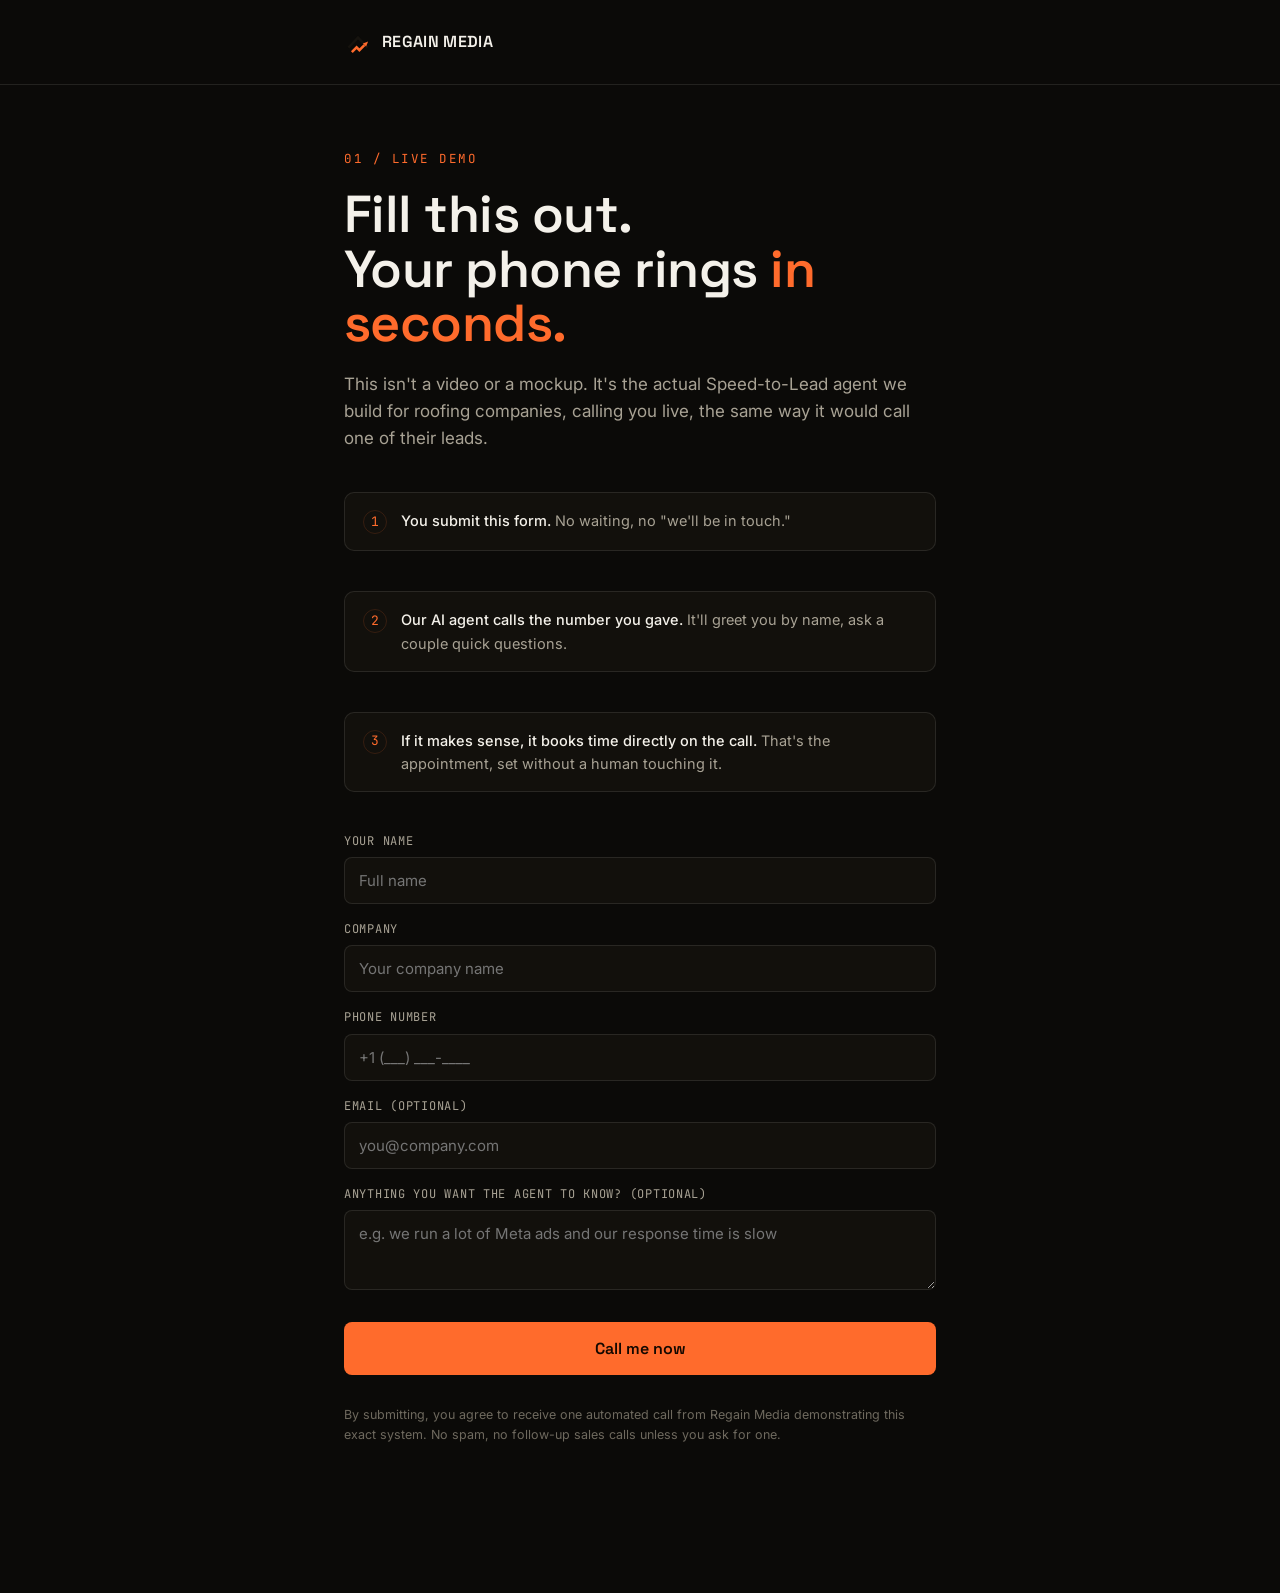
==== demo.html @ a71d6758 "Add live demo landing page (Speed-to-Lead voice agent proof)" ====
<!DOCTYPE html>
<html lang="en">
<head>
<meta charset="UTF-8">
<meta name="viewport" content="width=device-width, initial-scale=1.0">
<title>See It Work / Regain Media</title>
<meta name="description" content="Fill this out and get a live call from our Speed-to-Lead AI agent in seconds. This is the product, not a demo video.">
<link rel="icon" href="assets/img/logo.svg" type="image/svg+xml">
<link rel="preconnect" href="https://fonts.googleapis.com">
<link href="https://fonts.googleapis.com/css2?family=Space+Grotesk:wght@400;500;600;700&family=Inter:wght@400;500&family=JetBrains+Mono:wght@400;500&display=swap" rel="stylesheet">
<style>
  :root {
    --bg: #0b0a08;
    --bg-2: #12100c;
    --bg-3: #181510;
    --line: rgba(244, 241, 234, 0.10);
    --line-strong: rgba(244, 241, 234, 0.22);
    --ink: #f4f1ea;
    --ink-2: #a8a294;
    --ink-3: #6e695e;
    --ember: #ff6b2c;
    --ember-soft: rgba(255, 107, 44, 0.15);
    --ember-deep: #c84a12;
    --moss: #58c99a;
    --font-display: 'Space Grotesk', sans-serif;
    --font-body: 'Inter', sans-serif;
    --font-mono: 'JetBrains Mono', monospace;
    --ease: cubic-bezier(0.16, 1, 0.3, 1);
  }
  * { margin: 0; padding: 0; box-sizing: border-box; }
  body {
    background: var(--bg);
    color: var(--ink);
    font-family: var(--font-body);
    line-height: 1.6;
    -webkit-font-smoothing: antialiased;
  }
  a { color: inherit; }
  .wrap { max-width: 640px; margin: 0 auto; padding: 0 24px; }
  header.top { padding: 28px 0; border-bottom: 1px solid var(--line); }
  header.top .wrap { display: flex; align-items: center; gap: 10px; max-width: 640px; }
  header.top img { width: 28px; height: 28px; }
  header.top span { font-family: var(--font-display); font-weight: 600; letter-spacing: 0.02em; }
  main { padding: 64px 0 96px; }
  .label {
    font-family: var(--font-mono); font-size: 12.5px; letter-spacing: 0.12em;
    text-transform: uppercase; color: var(--ember); margin-bottom: 18px; display: block;
  }
  h1 {
    font-family: var(--font-display); font-weight: 600;
    font-size: clamp(34px, 6vw, 52px); line-height: 1.05; letter-spacing: -0.01em;
    margin-bottom: 20px;
  }
  h1 span { color: var(--ember); }
  .sub { color: var(--ink-2); font-size: 17px; max-width: 52ch; margin-bottom: 40px; }
  .how {
    display: flex; gap: 14px; padding: 16px 18px; background: var(--bg-2);
    border: 1px solid var(--line); border-radius: 10px; margin-bottom: 40px; align-items: flex-start;
  }
  .how .num {
    font-family: var(--font-mono); font-size: 13px; color: var(--ember);
    border: 1px solid var(--ember-soft); border-radius: 50%; width: 24px; height: 24px;
    display: flex; align-items: center; justify-content: center; flex-shrink: 0; margin-top: 1px;
  }
  .how p { font-size: 14.5px; color: var(--ink-2); }
  .how p b { color: var(--ink); font-weight: 500; }
  form { display: flex; flex-direction: column; gap: 16px; }
  label { font-family: var(--font-mono); font-size: 12px; letter-spacing: 0.06em; text-transform: uppercase; color: var(--ink-2); margin-bottom: 6px; display: block; }
  input, textarea {
    width: 100%; background: var(--bg-2); border: 1px solid var(--line);
    border-radius: 8px; padding: 13px 14px; color: var(--ink); font-family: var(--font-body);
    font-size: 15px; transition: border-color 0.2s;
  }
  input:focus, textarea:focus { outline: none; border-color: var(--ember); }
  textarea { resize: vertical; min-height: 80px; }
  button {
    margin-top: 8px; font-family: var(--font-display); font-weight: 600; font-size: 16px;
    background: var(--ember); color: #140800; border: none; border-radius: 8px;
    padding: 16px 24px; cursor: pointer; transition: background 0.2s, transform 0.2s;
  }
  button:hover { background: #ff7f47; transform: translateY(-1px); }
  button:disabled { opacity: 0.6; cursor: default; transform: none; }
  .fine { font-size: 12.5px; color: var(--ink-3); margin-top: 14px; line-height: 1.6; }
  #formNote { font-size: 14px; color: var(--ink-2); margin-top: 16px; min-height: 20px; }
  .state {
    display: none; text-align: center; padding: 40px 24px; background: var(--bg-2);
    border: 1px solid var(--line); border-radius: 12px;
  }
  .state.active { display: block; }
  .state .ring {
    width: 56px; height: 56px; border-radius: 50%; border: 2px solid var(--ember-soft);
    border-top-color: var(--ember); margin: 0 auto 20px; animation: spin 1s linear infinite;
  }
  @keyframes spin { to { transform: rotate(360deg); } }
  .state h2 { font-family: var(--font-display); font-size: 22px; margin-bottom: 10px; }
  .state p { color: var(--ink-2); font-size: 15px; }
</style>
</head>
<body>

<header class="top">
  <div class="wrap">
    <img src="assets/img/logo.svg" alt="">
    <span>REGAIN MEDIA</span>
  </div>
</header>

<main>
  <div class="wrap">

    <div id="formState">
      <span class="label">01 / Live Demo</span>
      <h1>Fill this out.<br>Your phone rings <span>in seconds.</span></h1>
      <p class="sub">This isn't a video or a mockup. It's the actual Speed-to-Lead agent we build for roofing companies, calling you live, the same way it would call one of their leads.</p>

      <div class="how">
        <span class="num">1</span>
        <p><b>You submit this form.</b> No waiting, no "we'll be in touch."</p>
      </div>
      <div class="how">
        <span class="num">2</span>
        <p><b>Our AI agent calls the number you gave.</b> It'll greet you by name, ask a couple quick questions.</p>
      </div>
      <div class="how">
        <span class="num">3</span>
        <p><b>If it makes sense, it books time directly on the call.</b> That's the appointment, set without a human touching it.</p>
      </div>

      <form id="demoForm">
        <div>
          <label for="f-name">Your name</label>
          <input id="f-name" name="name" type="text" required placeholder="Full name">
        </div>
        <div>
          <label for="f-company">Company</label>
          <input id="f-company" name="company" type="text" required placeholder="Your company name">
        </div>
        <div>
          <label for="f-phone">Phone number</label>
          <input id="f-phone" name="phone" type="tel" required placeholder="+1 (___) ___-____">
        </div>
        <div>
          <label for="f-email">Email (optional)</label>
          <input id="f-email" name="email" type="email" placeholder="you@company.com">
        </div>
        <div>
          <label for="f-message">Anything you want the agent to know? (optional)</label>
          <textarea id="f-message" name="message" placeholder="e.g. we run a lot of Meta ads and our response time is slow"></textarea>
        </div>
        <button type="submit" id="submitBtn">Call me now</button>
        <p class="fine">By submitting, you agree to receive one automated call from Regain Media demonstrating this exact system. No spam, no follow-up sales calls unless you ask for one.</p>
        <p id="formNote"></p>
      </form>
    </div>

    <div id="callingState" class="state">
      <div class="ring"></div>
      <h2>Your phone should be ringing.</h2>
      <p>If it doesn't ring in the next 20 to 30 seconds, check that the number you entered is correct, or reach out directly at <a href="mailto:hello@regain.media" style="color:var(--ember)">hello@regain.media</a>.</p>
    </div>

  </div>
</main>

<script>
  // Point this at the deployed Railway service once it's live.
  var WEBHOOK_URL = 'https://speedtolead-test-production.up.railway.app/webhook/lead';

  var form = document.getElementById('demoForm');
  var submitBtn = document.getElementById('submitBtn');
  var note = document.getElementById('formNote');
  var formState = document.getElementById('formState');
  var callingState = document.getElementById('callingState');

  function setNote(text, isError) {
    note.textContent = text;
    note.style.color = isError ? 'var(--ember)' : '';
  }

  form.addEventListener('submit', function (e) {
    e.preventDefault();

    if (WEBHOOK_URL.indexOf('YOUR-RAILWAY-URL') !== -1) {
      setNote('Backend not connected yet, this is a preview of the page only.', true);
      return;
    }

    submitBtn.setAttribute('disabled', 'true');
    setNote('Placing your call...');

    var payload = {
      name: form.name.value,
      company: form.company.value,
      phone: form.phone.value,
      email: form.email.value,
      message: form.message.value
    };

    fetch(WEBHOOK_URL, {
      method: 'POST',
      headers: { 'Content-Type': 'application/json' },
      body: JSON.stringify(payload)
    })
      .then(function (res) {
        if (!res.ok) throw new Error('bad response');
        formState.style.display = 'none';
        callingState.classList.add('active');
      })
      .catch(function () {
        setNote('Something went wrong on our end. Email us directly at hello@regain.media and we will call you personally.', true);
        submitBtn.removeAttribute('disabled');
      });
  });
</script>

</body>
</html>
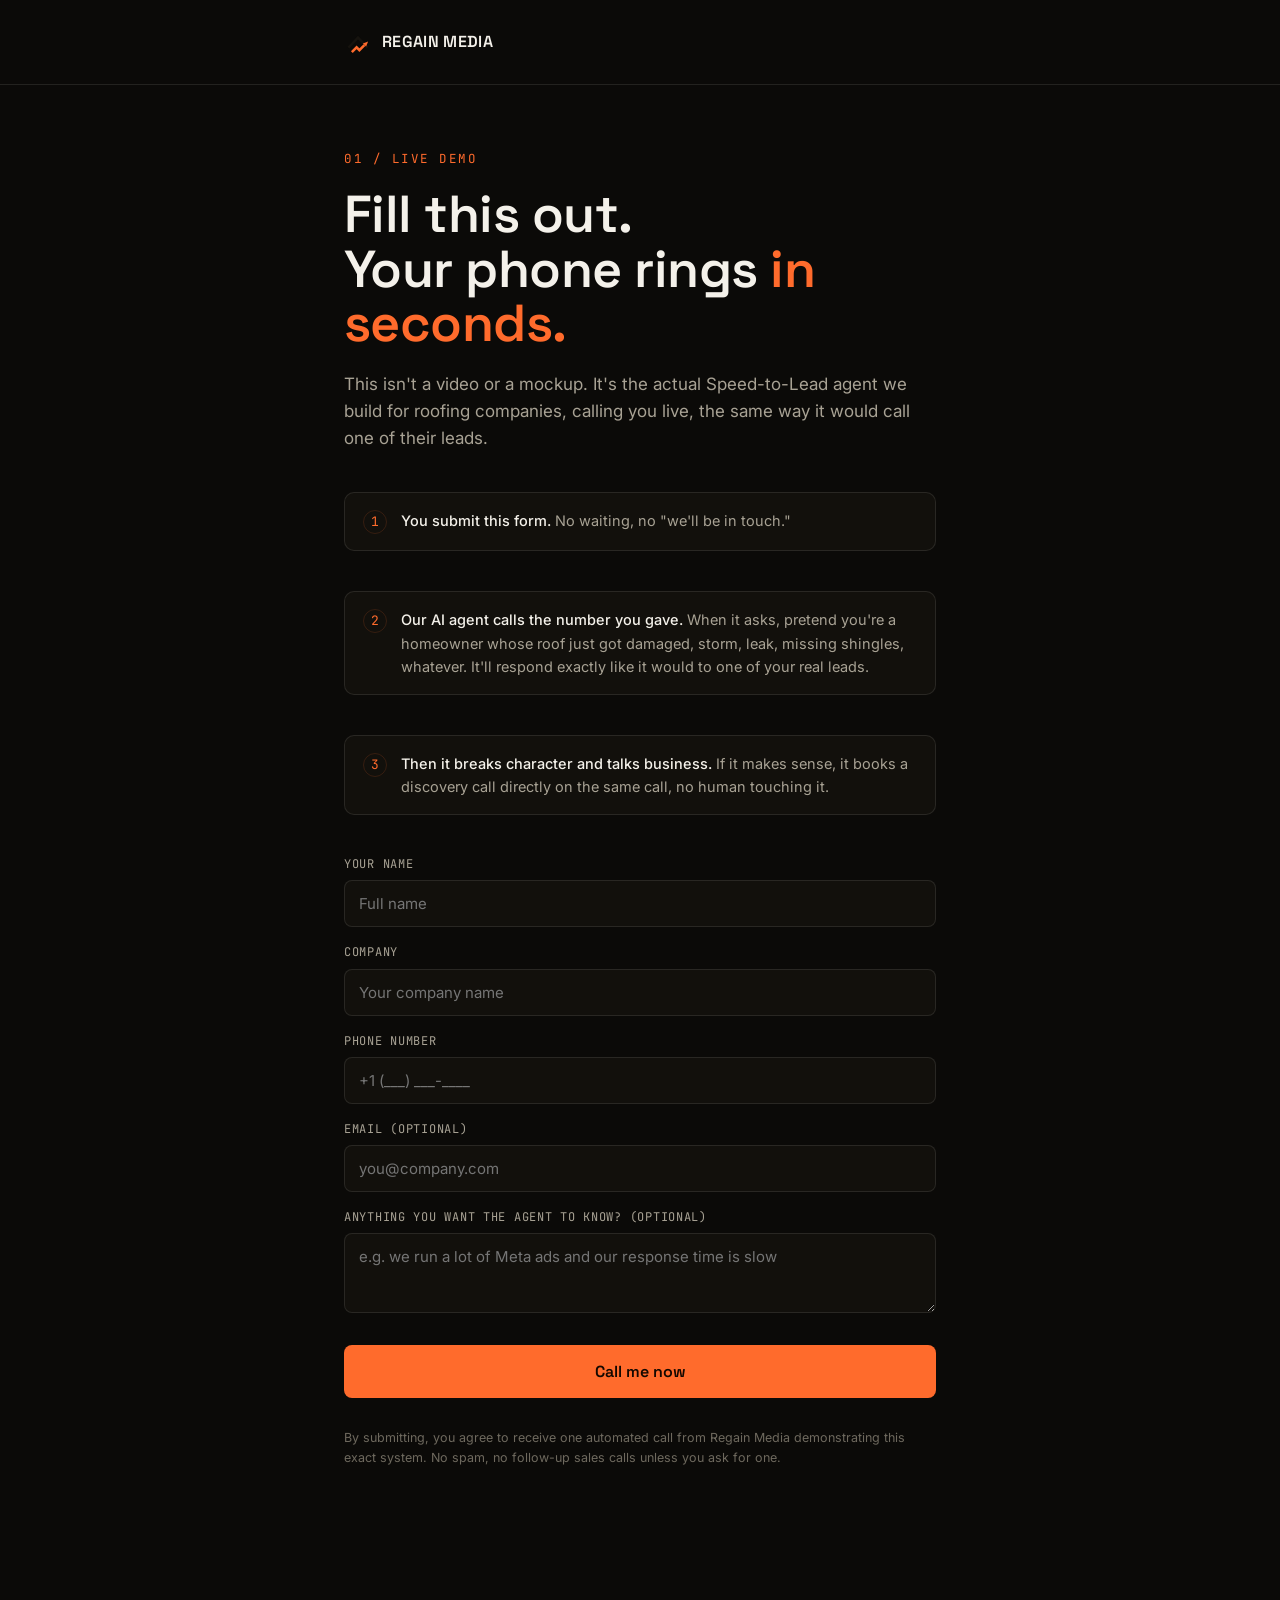
==== commit 99803ce5: "Update demo copy for roofing role-play format" ====
--- a/demo.html
+++ b/demo.html
@@ -119,11 +119,11 @@
       </div>
       <div class="how">
         <span class="num">2</span>
-        <p><b>Our AI agent calls the number you gave.</b> It'll greet you by name, ask a couple quick questions.</p>
+        <p><b>Our AI agent calls the number you gave.</b> When it asks, pretend you're a homeowner whose roof just got damaged, storm, leak, missing shingles, whatever. It'll respond exactly like it would to one of your real leads.</p>
       </div>
       <div class="how">
         <span class="num">3</span>
-        <p><b>If it makes sense, it books time directly on the call.</b> That's the appointment, set without a human touching it.</p>
+        <p><b>Then it breaks character and talks business.</b> If it makes sense, it books a discovery call directly on the same call, no human touching it.</p>
       </div>
 
       <form id="demoForm">
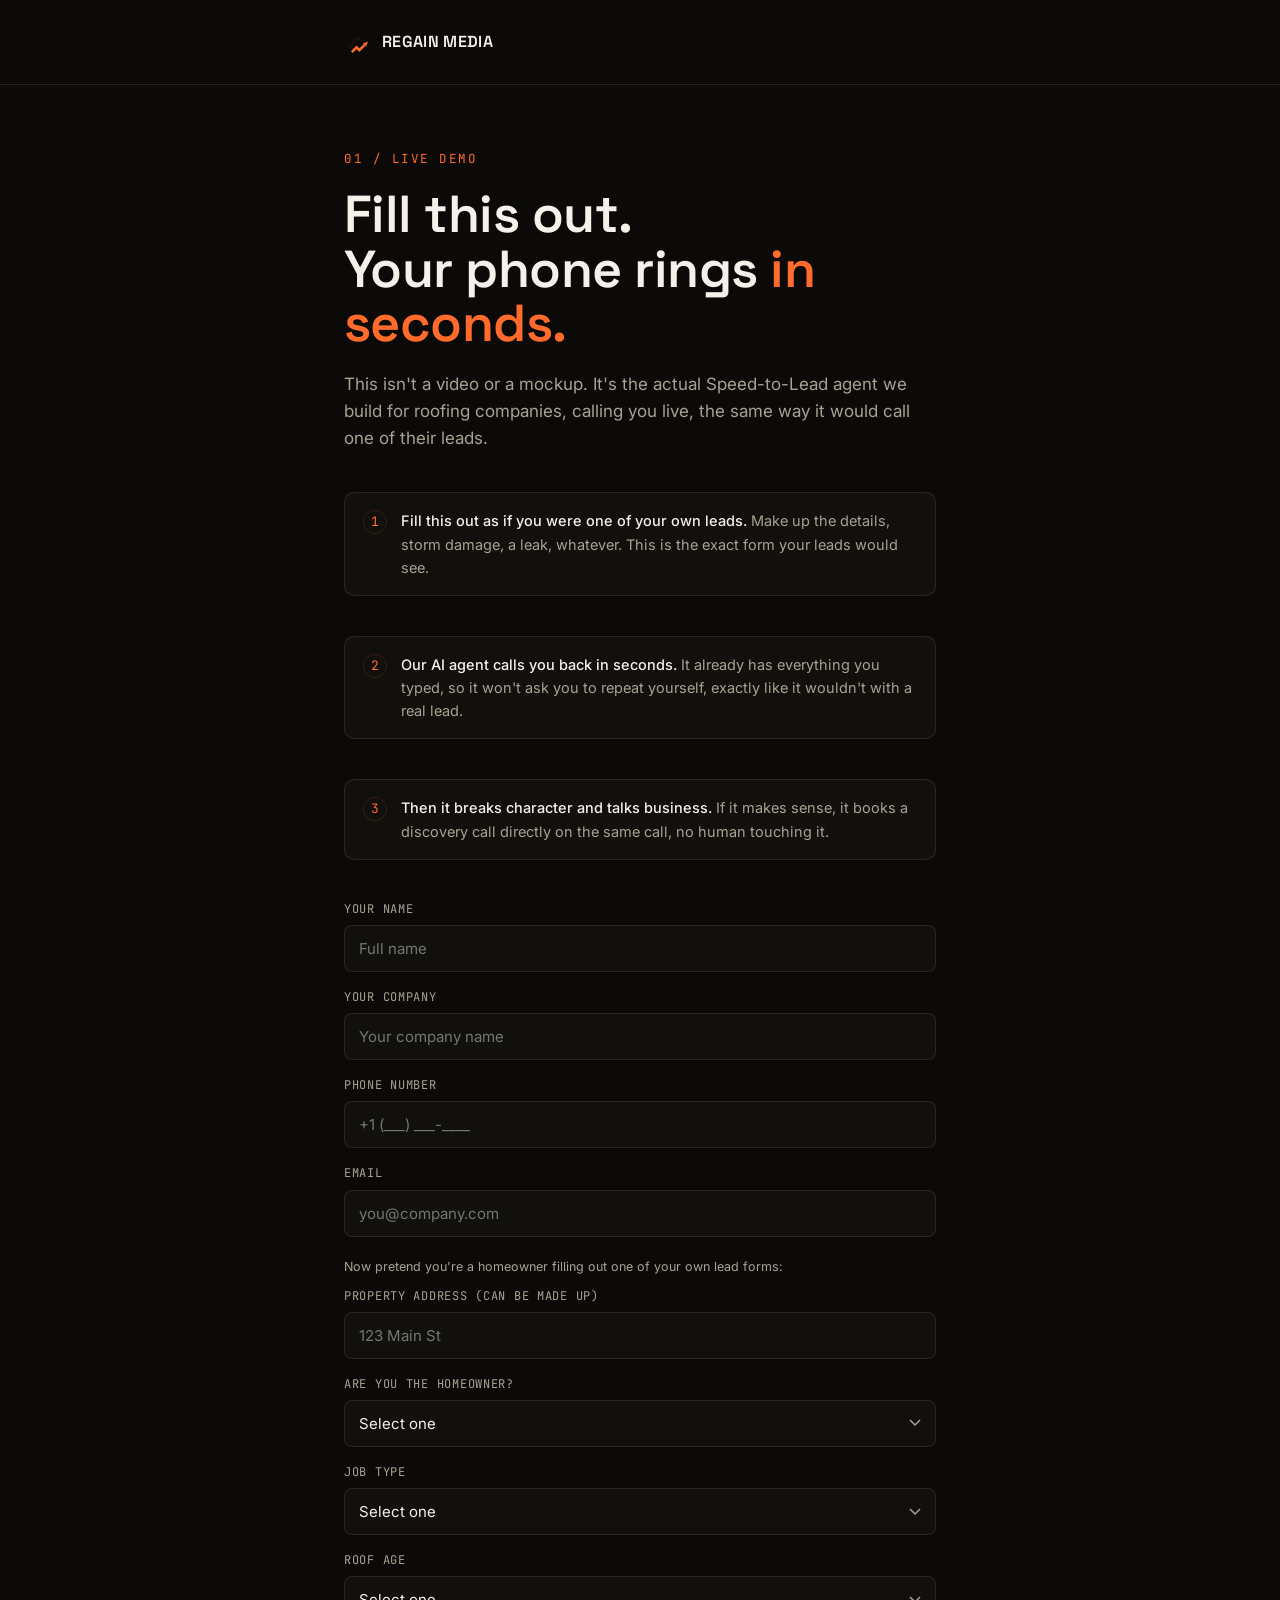
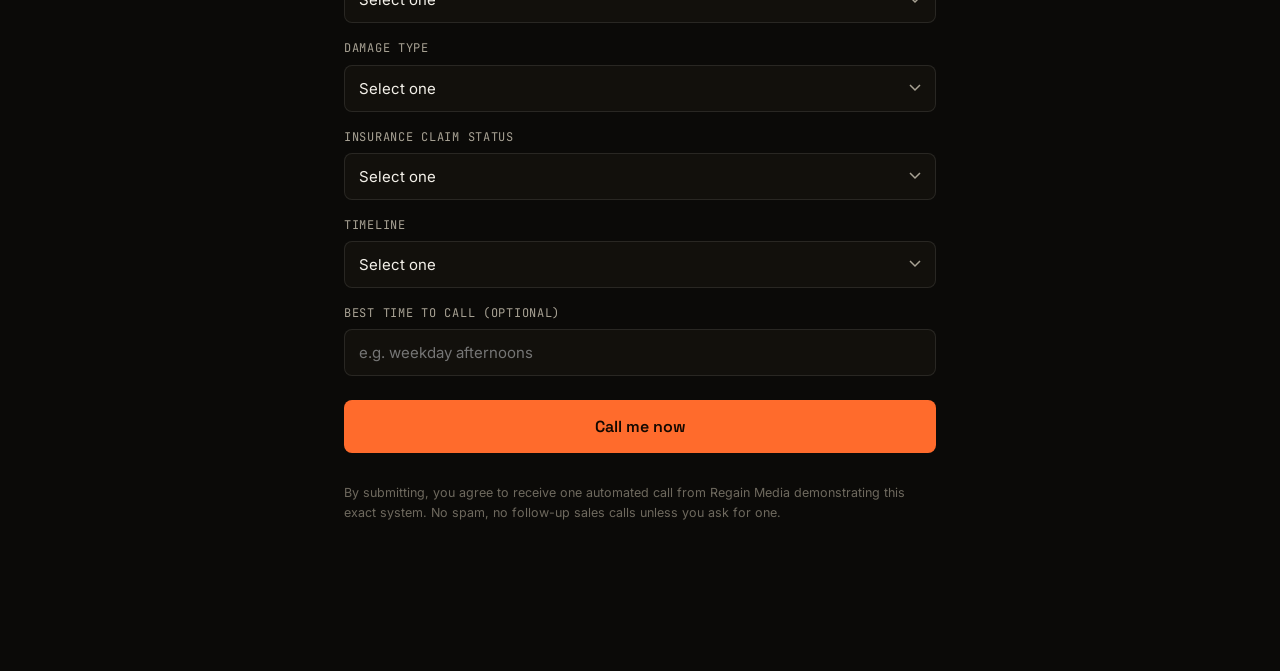
==== commit 4de2a9e0: "Match demo form fields to real roofing lead intake for accurate qualification demo" ====
--- a/demo.html
+++ b/demo.html
@@ -66,13 +66,18 @@
   .how p b { color: var(--ink); font-weight: 500; }
   form { display: flex; flex-direction: column; gap: 16px; }
   label { font-family: var(--font-mono); font-size: 12px; letter-spacing: 0.06em; text-transform: uppercase; color: var(--ink-2); margin-bottom: 6px; display: block; }
-  input, textarea {
+  input, textarea, select {
     width: 100%; background: var(--bg-2); border: 1px solid var(--line);
     border-radius: 8px; padding: 13px 14px; color: var(--ink); font-family: var(--font-body);
     font-size: 15px; transition: border-color 0.2s;
   }
-  input:focus, textarea:focus { outline: none; border-color: var(--ember); }
+  input:focus, textarea:focus, select:focus { outline: none; border-color: var(--ember); }
   textarea { resize: vertical; min-height: 80px; }
+  select { appearance: none; cursor: pointer;
+    background-image: url("data:image/svg+xml,%3Csvg xmlns='http://www.w3.org/2000/svg' width='12' height='8'%3E%3Cpath d='M1 1l5 5 5-5' stroke='%23a8a294' stroke-width='1.5' fill='none'/%3E%3C/svg%3E");
+    background-repeat: no-repeat; background-position: right 14px center; padding-right: 36px;
+  }
+  select option { background: var(--bg-2); color: var(--ink); }
   button {
     margin-top: 8px; font-family: var(--font-display); font-weight: 600; font-size: 16px;
     background: var(--ember); color: #140800; border: none; border-radius: 8px;
@@ -115,11 +120,11 @@
 
       <div class="how">
         <span class="num">1</span>
-        <p><b>You submit this form.</b> No waiting, no "we'll be in touch."</p>
+        <p><b>Fill this out as if you were one of your own leads.</b> Make up the details, storm damage, a leak, whatever. This is the exact form your leads would see.</p>
       </div>
       <div class="how">
         <span class="num">2</span>
-        <p><b>Our AI agent calls the number you gave.</b> When it asks, pretend you're a homeowner whose roof just got damaged, storm, leak, missing shingles, whatever. It'll respond exactly like it would to one of your real leads.</p>
+        <p><b>Our AI agent calls you back in seconds.</b> It already has everything you typed, so it won't ask you to repeat yourself, exactly like it wouldn't with a real lead.</p>
       </div>
       <div class="how">
         <span class="num">3</span>
@@ -132,7 +137,7 @@
           <input id="f-name" name="name" type="text" required placeholder="Full name">
         </div>
         <div>
-          <label for="f-company">Company</label>
+          <label for="f-company">Your company</label>
           <input id="f-company" name="company" type="text" required placeholder="Your company name">
         </div>
         <div>
@@ -140,13 +145,82 @@
           <input id="f-phone" name="phone" type="tel" required placeholder="+1 (___) ___-____">
         </div>
         <div>
-          <label for="f-email">Email (optional)</label>
+          <label for="f-email">Email</label>
           <input id="f-email" name="email" type="email" placeholder="you@company.com">
         </div>
-        <div>
-          <label for="f-message">Anything you want the agent to know? (optional)</label>
-          <textarea id="f-message" name="message" placeholder="e.g. we run a lot of Meta ads and our response time is slow"></textarea>
-        </div>
+
+        <p class="fine" style="margin: 4px 0 -6px; color: var(--ink-2)">Now pretend you're a homeowner filling out one of your own lead forms:</p>
+
+        <div>
+          <label for="f-address">Property address (can be made up)</label>
+          <input id="f-address" name="property_address" type="text" required placeholder="123 Main St">
+        </div>
+        <div>
+          <label for="f-homeowner">Are you the homeowner?</label>
+          <select id="f-homeowner" name="is_homeowner" required>
+            <option value="">Select one</option>
+            <option value="yes">Yes</option>
+            <option value="no">No, renting</option>
+          </select>
+        </div>
+        <div>
+          <label for="f-jobtype">Job type</label>
+          <select id="f-jobtype" name="job_type" required>
+            <option value="">Select one</option>
+            <option value="repair">Repair</option>
+            <option value="full_replacement">Full replacement</option>
+            <option value="storm_insurance_claim">Storm / insurance claim</option>
+            <option value="not_sure">Not sure</option>
+          </select>
+        </div>
+        <div>
+          <label for="f-roofage">Roof age</label>
+          <select id="f-roofage" name="roof_age" required>
+            <option value="">Select one</option>
+            <option value="0-5 years">0 to 5 years</option>
+            <option value="5-15 years">5 to 15 years</option>
+            <option value="15+ years">15+ years</option>
+            <option value="not sure">Not sure</option>
+          </select>
+        </div>
+        <div>
+          <label for="f-damage">Damage type</label>
+          <select id="f-damage" name="damage_type" required>
+            <option value="">Select one</option>
+            <option value="storm">Storm</option>
+            <option value="hail">Hail</option>
+            <option value="wind">Wind</option>
+            <option value="age">Age</option>
+            <option value="leak">Leak</option>
+            <option value="other">Other</option>
+          </select>
+        </div>
+        <div>
+          <label for="f-insurance">Insurance claim status</label>
+          <select id="f-insurance" name="insurance_status" required>
+            <option value="">Select one</option>
+            <option value="not_filed">Not filed</option>
+            <option value="filed">Filed</option>
+            <option value="approved">Approved</option>
+            <option value="denied">Denied</option>
+            <option value="paying_cash">Paying cash</option>
+          </select>
+        </div>
+        <div>
+          <label for="f-timeline">Timeline</label>
+          <select id="f-timeline" name="timeline" required>
+            <option value="">Select one</option>
+            <option value="asap">ASAP</option>
+            <option value="30_days">Within 30 days</option>
+            <option value="60_plus_days">60+ days</option>
+            <option value="just_researching">Just researching</option>
+          </select>
+        </div>
+        <div>
+          <label for="f-besttime">Best time to call (optional)</label>
+          <input id="f-besttime" name="best_time_to_call" type="text" placeholder="e.g. weekday afternoons">
+        </div>
+
         <button type="submit" id="submitBtn">Call me now</button>
         <p class="fine">By submitting, you agree to receive one automated call from Regain Media demonstrating this exact system. No spam, no follow-up sales calls unless you ask for one.</p>
         <p id="formNote"></p>
@@ -193,7 +267,14 @@
       company: form.company.value,
       phone: form.phone.value,
       email: form.email.value,
-      message: form.message.value
+      property_address: form.property_address.value,
+      is_homeowner: form.is_homeowner.value,
+      job_type: form.job_type.value,
+      roof_age: form.roof_age.value,
+      damage_type: form.damage_type.value,
+      insurance_status: form.insurance_status.value,
+      timeline: form.timeline.value,
+      best_time_to_call: form.best_time_to_call.value
     };
 
     fetch(WEBHOOK_URL, {
